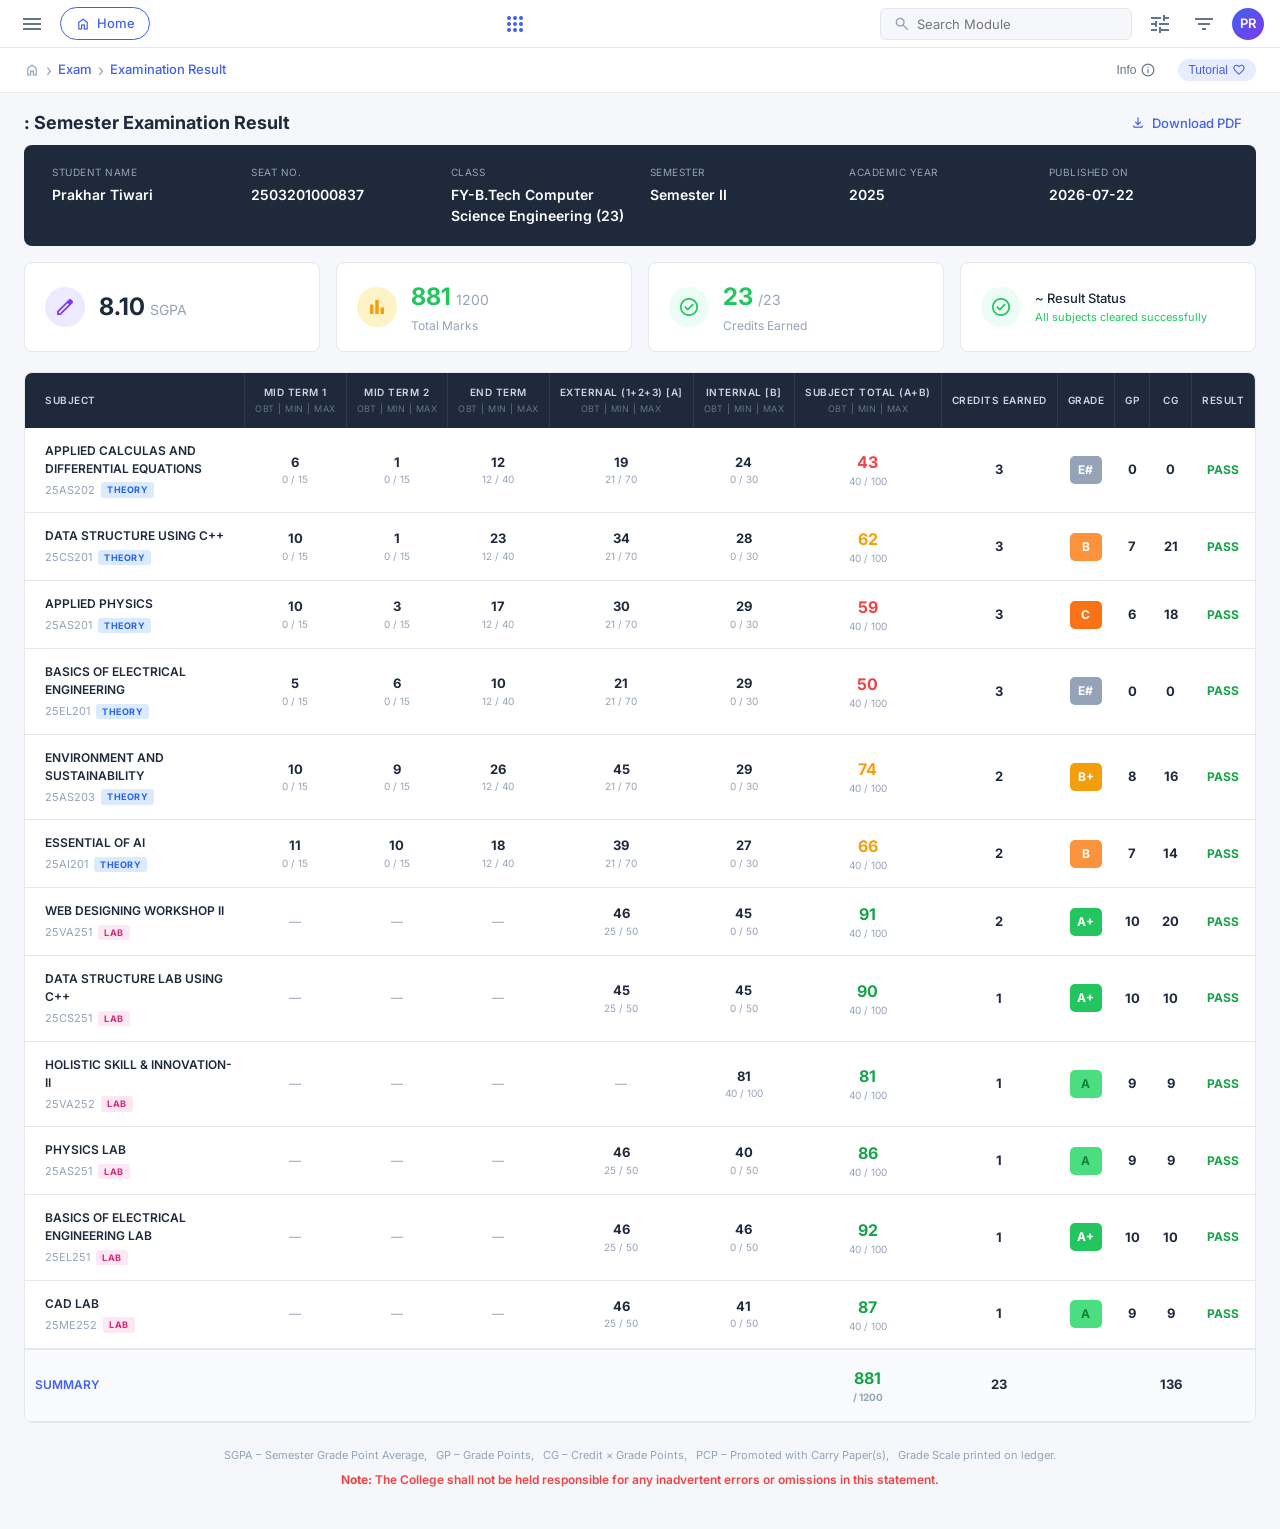
==== result.html @ 2b921054 "Initial commit - College Site Replica (Prank & Educational Project)" ====
<!doctype html>
<html lang="en">
  <head>
    <meta charset="UTF-8" />
    <meta name="viewport" content="width=device-width, initial-scale=1.0" />
    <meta
      name="description"
      content="Semester Examination Result - Detailed subject-wise marks, grades, and SGPA."
    />
    <title>Semester Examination Result</title>
    <link rel="stylesheet" href="style.css" />
    <link
      rel="stylesheet"
      href="https://fonts.googleapis.com/css2?family=Material+Symbols+Outlined:opsz,wght,FILL,GRAD@20..48,100..700,0..1,-50..200"
    />
  </head>
  <body>
    <!-- ===== NAVBAR ===== -->
    <nav class="navbar">
      <div class="navbar-left">
        <button class="hamburger" title="Menu">
          <span class="material-symbols-outlined">menu</span>
        </button>
        <a href="index.html" class="home-btn">
          <span class="material-symbols-outlined">home</span>
          Home
        </a>
      </div>
      <div class="navbar-center">
        <button class="grid-icon" title="Apps">
          <span class="material-symbols-outlined">apps</span>
        </button>
      </div>
      <div class="navbar-right">
        <div class="search-box">
          <span class="material-symbols-outlined">search</span>
          <input type="text" placeholder="Search Module" />
        </div>
        <button class="nav-icon-btn" title="Settings">
          <span class="material-symbols-outlined">tune</span>
        </button>
        <button class="nav-icon-btn" title="Notifications">
          <span class="material-symbols-outlined">filter_list</span>
        </button>
        <div class="avatar" title="Profile">PR</div>
      </div>
    </nav>

    <!-- ===== BREADCRUMB ===== -->
    <div class="breadcrumb-bar">
      <div class="breadcrumb">
        <span class="material-symbols-outlined">home</span>
        <span class="sep">›</span>
        <a href="index.html">Exam</a>
        <span class="sep">›</span>
        <a href="#">Examination Result</a>
      </div>
      <div class="breadcrumb-actions">
        <button class="info-btn">
          Info
          <span class="material-symbols-outlined">info</span>
        </button>
        <button class="tutorial-btn">
          Tutorial
          <span class="material-symbols-outlined">favorite</span>
        </button>
      </div>
    </div>

    <!-- ===== PAGE HEADER ===== -->
    <div class="result-page-header">
      <div class="page-header-row">
        <h1>: Semester Examination Result</h1>
        <button class="download-btn" onclick="window.print()">
          <span class="material-symbols-outlined">download</span>
          Download PDF
        </button>
      </div>
    </div>

    <!-- ===== STUDENT INFO BAR ===== -->
    <div class="student-info-bar">
      <div class="student-info-item">
        <div class="label">Student Name</div>
        <div class="value">Prakhar Tiwari</div>
      </div>
      <div class="student-info-item">
        <div class="label">Seat No.</div>
        <div class="value">2503201000837</div>
      </div>
      <div class="student-info-item">
        <div class="label">Class</div>
        <div class="value">FY-B.Tech Computer Science Engineering (23)</div>
      </div>
      <div class="student-info-item">
        <div class="label">Semester</div>
        <div class="value" id="resultSemester">Semester II</div>
      </div>
      <div class="student-info-item">
        <div class="label">Academic Year</div>
        <div class="value">2025</div>
      </div>
      <div class="student-info-item">
        <div class="label">Published On</div>
        <div class="value" id="resultPublishedOn">2026-07-22</div>
      </div>
    </div>

    <!-- ===== SUMMARY CARDS ===== -->
    <div class="summary-cards">
      <div class="summary-card">
        <div class="summary-icon sgpa">
          <span class="material-symbols-outlined">edit</span>
        </div>
        <div class="summary-content">
          <div class="big-number" id="summSGPA">8.10 <span class="small">SGPA</span></div>
        </div>
      </div>
      <div class="summary-card">
        <div class="summary-icon marks">
          <span class="material-symbols-outlined">bar_chart</span>
        </div>
        <div class="summary-content">
          <div class="big-number">
            <span style="color: #22c55e" id="summMarks">881</span>
            <span class="small" id="summMarksTotal">1200</span>
          </div>
          <div class="summary-label">Total Marks</div>
        </div>
      </div>
      <div class="summary-card">
        <div class="summary-icon credits">
          <span class="material-symbols-outlined">check_circle</span>
        </div>
        <div class="summary-content">
          <div class="big-number">
            <span style="color: #22c55e" id="summCredits">23</span>
            <span class="small" id="summCreditsTotal">/23</span>
          </div>
          <div class="summary-label">Credits Earned</div>
        </div>
      </div>
      <div class="summary-card">
        <div class="summary-icon status">
          <span class="material-symbols-outlined">check_circle</span>
        </div>
        <div class="summary-content">
          <div class="status-text">~ Result Status</div>
          <div class="status-sub">All subjects cleared successfully</div>
        </div>
      </div>
    </div>

    <!-- ===== MARKS TABLE ===== -->
    <div class="marks-table-wrapper">
      <table class="marks-table" id="marksTable">
        <thead>
          <tr>
            <th>Subject</th>
            <th>Mid Term 1<span class="sub-header">OBT | MIN | MAX</span></th>
            <th>Mid Term 2<span class="sub-header">OBT | MIN | MAX</span></th>
            <th>End Term<span class="sub-header">OBT | MIN | MAX</span></th>
            <th>
              External (1+2+3) [A]<span class="sub-header"
                >OBT | MIN | MAX</span
              >
            </th>
            <th>Internal [B]<span class="sub-header">OBT | MIN | MAX</span></th>
            <th>
              Subject Total (A+B)<span class="sub-header">OBT | MIN | MAX</span>
            </th>
            <th>Credits Earned</th>
            <th>Grade</th>
            <th>GP</th>
            <th>CG</th>
            <th>Result</th>
          </tr>
        </thead>
        <tbody id="marksBody">
          <!-- Rows populated by JavaScript -->
        </tbody>
      </table>
    </div>

    <!-- ===== FOOTER ===== -->
    <div class="result-footer">
      <p class="legend">
        SGPA – Semester Grade Point Average, &nbsp; GP – Grade Points, &nbsp; CG
        – Credit × Grade Points, &nbsp; PCP – Promoted with Carry Paper(s),
        &nbsp; Grade Scale printed on ledger.
      </p>
      <p class="disclaimer">
        <strong>Note:</strong> The College shall not be held responsible for any
        inadvertent errors or omissions in this statement.
      </p>
    </div>

    <script src="app.js"></script>
    <script>
      // Load result data on page load
      document.addEventListener("DOMContentLoaded", () => {
        renderResultPage();
      });
    </script>
  </body>
</html>
---- style.css ----
/* ========== RESET & BASE ========== */
@import url('https://fonts.googleapis.com/css2?family=Inter:wght@300;400;500;600;700&family=Material+Symbols+Outlined:opsz,wght,FILL,GRAD@20..48,100..700,0..1,-50..200&display=swap');

*, *::before, *::after {
  box-sizing: border-box;
  margin: 0;
  padding: 0;
}

:root {
  --primary: #4361ee;
  --primary-light: #e8ecff;
  --primary-dark: #2d3ebd;
  --success: #22c55e;
  --success-bg: #ecfdf5;
  --warning: #f59e0b;
  --danger: #ef4444;
  --bg: #f5f7fb;
  --white: #ffffff;
  --card-border: #e5e7eb;
  --text-primary: #1e293b;
  --text-secondary: #64748b;
  --text-muted: #94a3b8;
  --header-dark: #1e293b;
  --radius: 8px;
  --shadow-sm: 0 1px 3px rgba(0,0,0,0.06);
  --shadow-md: 0 4px 12px rgba(0,0,0,0.08);
  --shadow-lg: 0 10px 30px rgba(0,0,0,0.12);
  --transition: all 0.2s ease;
}

body {
  font-family: 'Inter', -apple-system, BlinkMacSystemFont, sans-serif;
  background: var(--bg);
  color: var(--text-primary);
  font-size: 13px;
  line-height: 1.5;
  min-height: 100vh;
}

a {
  text-decoration: none;
  color: var(--primary);
}

/* ========== TOP NAVBAR ========== */
.navbar {
  display: flex;
  align-items: center;
  justify-content: space-between;
  background: var(--white);
  border-bottom: 1px solid var(--card-border);
  padding: 0 16px;
  height: 48px;
  position: sticky;
  top: 0;
  z-index: 100;
}

.navbar-left {
  display: flex;
  align-items: center;
  gap: 12px;
}

.hamburger {
  background: none;
  border: none;
  cursor: pointer;
  font-size: 20px;
  color: var(--text-secondary);
  display: flex;
  align-items: center;
  padding: 4px;
}

.home-btn {
  display: flex;
  align-items: center;
  gap: 6px;
  padding: 6px 14px;
  border: 1px solid var(--primary);
  border-radius: 20px;
  color: var(--primary);
  font-size: 13px;
  font-weight: 500;
  background: var(--white);
  cursor: pointer;
  transition: var(--transition);
}

.home-btn:hover {
  background: var(--primary-light);
}

.home-btn .material-symbols-outlined {
  font-size: 16px;
}

.navbar-center {
  display: flex;
  align-items: center;
}

.grid-icon {
  background: none;
  border: none;
  cursor: pointer;
  font-size: 22px;
  color: var(--primary);
  display: flex;
  align-items: center;
  padding: 4px;
}

.navbar-right {
  display: flex;
  align-items: center;
  gap: 12px;
}

.search-box {
  display: flex;
  align-items: center;
  background: var(--bg);
  border: 1px solid var(--card-border);
  border-radius: 6px;
  padding: 6px 12px;
  gap: 6px;
  min-width: 180px;
}

.search-box input {
  border: none;
  background: none;
  font-size: 13px;
  font-family: inherit;
  outline: none;
  color: var(--text-primary);
  width: 100%;
}

.search-box .material-symbols-outlined {
  font-size: 18px;
  color: var(--text-muted);
}

.nav-icon-btn {
  background: none;
  border: none;
  cursor: pointer;
  display: flex;
  align-items: center;
  padding: 4px;
  color: var(--text-secondary);
  font-size: 18px;
}

.avatar {
  width: 32px;
  height: 32px;
  border-radius: 50%;
  background: linear-gradient(135deg, var(--primary), #7c3aed);
  display: flex;
  align-items: center;
  justify-content: center;
  color: var(--white);
  font-size: 13px;
  font-weight: 600;
  cursor: pointer;
}

/* ========== BREADCRUMB ========== */
.breadcrumb-bar {
  display: flex;
  align-items: center;
  justify-content: space-between;
  padding: 10px 24px;
  background: var(--white);
  border-bottom: 1px solid var(--card-border);
}

.breadcrumb {
  display: flex;
  align-items: center;
  gap: 6px;
  font-size: 13px;
}

.breadcrumb a {
  color: var(--primary);
  font-weight: 500;
}

.breadcrumb .sep {
  color: var(--text-muted);
  font-size: 16px;
}

.breadcrumb .current {
  color: var(--text-secondary);
}

.breadcrumb .material-symbols-outlined {
  font-size: 16px;
  color: var(--text-muted);
}

.breadcrumb-actions {
  display: flex;
  align-items: center;
  gap: 12px;
}

.info-btn, .tutorial-btn {
  display: flex;
  align-items: center;
  gap: 4px;
  padding: 4px 10px;
  border-radius: 14px;
  font-size: 12px;
  font-weight: 500;
  cursor: pointer;
  border: none;
  background: none;
}

.info-btn {
  color: var(--text-secondary);
}

.info-btn .material-symbols-outlined {
  font-size: 16px;
}

.tutorial-btn {
  color: var(--primary);
  background: var(--primary-light);
}

.tutorial-btn .material-symbols-outlined {
  font-size: 14px;
}

/* ========== PAGE HEADER ========== */
.page-header {
  padding: 16px 24px 8px;
}

.page-header h1 {
  font-size: 18px;
  font-weight: 700;
  color: var(--text-primary);
  margin-bottom: 2px;
}

.page-header p {
  font-size: 12px;
  color: var(--text-muted);
}

.page-header-row {
  display: flex;
  align-items: flex-start;
  justify-content: space-between;
}

/* ========== TAB TOGGLE ========== */
.tab-toggle {
  display: flex;
  align-items: center;
  background: var(--bg);
  border-radius: 6px;
  overflow: hidden;
  border: 1px solid var(--card-border);
}

.tab-toggle button {
  padding: 6px 16px;
  font-size: 13px;
  font-family: inherit;
  font-weight: 500;
  border: none;
  background: none;
  cursor: pointer;
  color: var(--text-secondary);
  transition: var(--transition);
}

.tab-toggle button.active {
  background: var(--white);
  color: var(--text-primary);
  box-shadow: var(--shadow-sm);
}

/* ========== SEMESTER CARDS ========== */
.cards-container {
  display: flex;
  gap: 20px;
  padding: 20px 24px;
  flex-wrap: wrap;
}

.semester-card {
  background: var(--white);
  border: 1px solid var(--card-border);
  border-left: 4px solid var(--primary);
  border-radius: var(--radius);
  padding: 20px;
  flex: 1;
  min-width: 320px;
  max-width: 380px;
  position: relative;
  transition: var(--transition);
}

.semester-card:hover {
  box-shadow: var(--shadow-md);
}

.card-header {
  display: flex;
  justify-content: space-between;
  align-items: flex-start;
  margin-bottom: 12px;
}

.card-header h3 {
  font-size: 16px;
  font-weight: 700;
  color: var(--text-primary);
  margin-bottom: 2px;
}

.card-header .subtitle {
  font-size: 12px;
  color: var(--text-secondary);
}

.three-dot-btn {
  background: none;
  border: none;
  cursor: pointer;
  color: var(--text-muted);
  font-size: 20px;
  padding: 4px;
  border-radius: 50%;
  transition: var(--transition);
  display: flex;
  align-items: center;
}

.three-dot-btn:hover {
  background: var(--bg);
  color: var(--text-primary);
}

/* Tags row */
.tags-row {
  display: flex;
  align-items: center;
  gap: 10px;
  margin-bottom: 14px;
  flex-wrap: wrap;
}

.tag {
  display: inline-flex;
  align-items: center;
  gap: 4px;
  padding: 2px 8px;
  border-radius: 4px;
  font-size: 11px;
  font-weight: 500;
}

.tag-label {
  color: var(--text-muted);
  font-size: 11px;
}

.tag-completed {
  background: #ecfdf5;
  color: #16a34a;
  border: 1px solid #bbf7d0;
}

.tag-term {
  background: var(--bg);
  color: var(--text-secondary);
  border: 1px solid var(--card-border);
}

.tag-date {
  color: var(--text-secondary);
  font-size: 11px;
}

/* Info rows */
.info-row {
  display: flex;
  align-items: center;
  gap: 20px;
  margin-bottom: 8px;
  flex-wrap: wrap;
}

.info-item {
  display: flex;
  align-items: center;
  gap: 6px;
}

.info-item .label {
  font-size: 11px;
  color: var(--text-muted);
}

.info-item .value {
  font-size: 12px;
  font-weight: 600;
  color: var(--text-primary);
}

.info-item .value.primary {
  color: var(--primary);
}

/* Success banner */
.success-banner {
  display: flex;
  align-items: center;
  gap: 8px;
  background: linear-gradient(135deg, #ecfdf5, #d1fae5);
  padding: 10px 14px;
  border-radius: 6px;
  margin-top: 14px;
  font-size: 12px;
  font-weight: 500;
  color: #16a34a;
}

.success-banner .material-symbols-outlined {
  font-size: 18px;
}

/* ========== DROPDOWN MENU ========== */
.dropdown-menu {
  position: absolute;
  top: 40px;
  right: 10px;
  background: var(--white);
  border: 1px solid var(--card-border);
  border-radius: var(--radius);
  box-shadow: var(--shadow-lg);
  min-width: 200px;
  z-index: 50;
  display: none;
  overflow: hidden;
}

.dropdown-menu.show {
  display: block;
  animation: fadeIn 0.15s ease;
}

@keyframes fadeIn {
  from { opacity: 0; transform: translateY(-4px); }
  to { opacity: 1; transform: translateY(0); }
}

.dropdown-item {
  display: flex;
  align-items: center;
  gap: 10px;
  padding: 10px 16px;
  font-size: 13px;
  color: var(--text-primary);
  cursor: pointer;
  transition: var(--transition);
  border: none;
  background: none;
  width: 100%;
  text-align: left;
  font-family: inherit;
}

.dropdown-item:hover {
  background: var(--bg);
}

.dropdown-item .material-symbols-outlined {
  font-size: 18px;
  color: var(--text-secondary);
}

/* Sub-dropdown for exam results */
.sub-dropdown {
  position: relative;
  top: 0;
  left: 0;
  background: var(--white);
  border-top: 1px solid var(--card-border);
  min-width: 100%;
  z-index: 51;
  display: none;
  overflow: hidden;
}

.sub-dropdown.show {
  display: block;
  animation: fadeIn 0.15s ease;
}

.sub-dropdown-header {
  display: flex;
  align-items: center;
  gap: 8px;
  padding: 10px 16px;
  border-bottom: 1px solid var(--card-border);
  font-size: 13px;
  font-weight: 600;
  color: var(--primary);
  background: #f8fafc;
  cursor: pointer;
}

.sub-dropdown-header .material-symbols-outlined {
  font-size: 18px;
}

.sub-item {
  display: block;
  padding: 10px 16px;
  cursor: pointer;
  transition: var(--transition);
  border: none;
  background: none;
  width: 100%;
  text-align: left;
  font-family: inherit;
}

.sub-item:hover {
  background: var(--bg);
}

.sub-item .sub-title {
  font-size: 13px;
  font-weight: 500;
  color: var(--text-primary);
  margin-bottom: 2px;
}

.sub-item .sub-meta {
  font-size: 11px;
  color: var(--text-muted);
}

/* ========== RESULT PAGE ========== */
.result-page-header {
  padding: 16px 24px 8px;
}

.result-page-header h1 {
  font-size: 18px;
  font-weight: 700;
  color: var(--text-primary);
}

.result-page-header .download-btn {
  display: flex;
  align-items: center;
  gap: 6px;
  padding: 6px 14px;
  color: var(--primary);
  font-size: 13px;
  font-weight: 500;
  cursor: pointer;
  background: none;
  border: none;
  font-family: inherit;
}

.result-page-header .download-btn .material-symbols-outlined {
  font-size: 16px;
}

/* Student info bar */
.student-info-bar {
  background: var(--header-dark);
  color: var(--white);
  margin: 0 24px;
  border-radius: var(--radius);
  padding: 20px 28px;
  display: grid;
  grid-template-columns: repeat(auto-fit, minmax(140px, 1fr));
  gap: 20px;
  margin-bottom: 16px;
}

.student-info-item .label {
  font-size: 10px;
  text-transform: uppercase;
  letter-spacing: 0.5px;
  color: #94a3b8;
  margin-bottom: 4px;
}

.student-info-item .value {
  font-size: 14px;
  font-weight: 600;
  color: var(--white);
}

/* Summary cards */
.summary-cards {
  display: grid;
  grid-template-columns: repeat(4, 1fr);
  gap: 16px;
  margin: 0 24px 20px;
}

.summary-card {
  background: var(--white);
  border: 1px solid var(--card-border);
  border-radius: var(--radius);
  padding: 16px 20px;
  display: flex;
  align-items: center;
  gap: 14px;
}

.summary-icon {
  width: 40px;
  height: 40px;
  border-radius: 50%;
  display: flex;
  align-items: center;
  justify-content: center;
}

.summary-icon .material-symbols-outlined {
  font-size: 22px;
}

.summary-icon.sgpa {
  background: #ede9fe;
  color: #7c3aed;
}

.summary-icon.marks {
  background: #fef3c7;
  color: #f59e0b;
}

.summary-icon.credits {
  background: #ecfdf5;
  color: #22c55e;
}

.summary-icon.status {
  background: #ecfdf5;
  color: #22c55e;
}

.summary-content .big-number {
  font-size: 24px;
  font-weight: 700;
  color: var(--text-primary);
}

.summary-content .big-number .small {
  font-size: 14px;
  font-weight: 400;
  color: var(--text-muted);
}

.summary-content .summary-label {
  font-size: 12px;
  color: var(--text-muted);
  margin-top: 2px;
}

.summary-content .status-text {
  font-size: 13px;
  font-weight: 500;
  color: var(--text-primary);
}

.summary-content .status-sub {
  font-size: 11px;
  color: #22c55e;
}

/* ========== MARKS TABLE ========== */
.marks-table-wrapper {
  margin: 0 24px 24px;
  background: var(--white);
  border: 1px solid var(--card-border);
  border-radius: var(--radius);
  overflow-x: auto;
}

.marks-table {
  width: 100%;
  border-collapse: collapse;
  font-size: 12px;
}

.marks-table thead {
  background: var(--header-dark);
  color: #cbd5e1;
}

.marks-table thead th {
  padding: 12px 10px;
  font-weight: 600;
  text-transform: uppercase;
  font-size: 10px;
  letter-spacing: 0.5px;
  text-align: center;
  white-space: nowrap;
  border-right: 1px solid rgba(255,255,255,0.08);
}

.marks-table thead th:first-child {
  text-align: left;
  padding-left: 20px;
  min-width: 200px;
}

.marks-table thead th .sub-header {
  font-size: 9px;
  font-weight: 400;
  color: #64748b;
  text-transform: uppercase;
  display: block;
  margin-top: 2px;
}

.marks-table tbody tr {
  border-bottom: 1px solid var(--card-border);
  transition: var(--transition);
}

.marks-table tbody tr:hover {
  background: #f8fafc;
}

.marks-table tbody td {
  padding: 14px 10px;
  text-align: center;
  vertical-align: middle;
}

.marks-table tbody td:first-child {
  text-align: left;
  padding-left: 20px;
}

.subject-name {
  font-weight: 600;
  font-size: 12px;
  color: var(--text-primary);
  margin-bottom: 4px;
}

.subject-code {
  font-size: 11px;
  color: var(--text-muted);
  display: flex;
  align-items: center;
  gap: 6px;
}

.subject-type-badge {
  display: inline-block;
  padding: 1px 6px;
  border-radius: 3px;
  font-size: 9px;
  font-weight: 700;
  text-transform: uppercase;
  letter-spacing: 0.5px;
}

.badge-theory {
  background: #dbeafe;
  color: #2563eb;
}

.badge-lab {
  background: #fce7f3;
  color: #db2777;
}

.marks-obtained {
  font-weight: 700;
  font-size: 13px;
  color: var(--text-primary);
}

.marks-range {
  font-size: 10px;
  color: var(--text-muted);
  display: block;
}

.total-marks {
  font-weight: 700;
  font-size: 16px;
}

.total-marks.high { color: #16a34a; }
.total-marks.medium { color: #f59e0b; }
.total-marks.low { color: #ef4444; }

/* Grade badges */
.grade-badge {
  display: inline-flex;
  align-items: center;
  justify-content: center;
  width: 32px;
  height: 28px;
  border-radius: 5px;
  font-weight: 700;
  font-size: 12px;
  color: var(--white);
}

.grade-O { background: #16a34a; }
.grade-Aplus { background: #22c55e; }
.grade-A { background: #4ade80; color: #15803d; }
.grade-Bplus { background: #f59e0b; }
.grade-B { background: #fb923c; }
.grade-C { background: #f97316; }
.grade-D { background: #ef4444; }
.grade-E { background: #94a3b8; }
.grade-Eplus { background: #94a3b8; }

.result-pass {
  font-weight: 700;
  font-size: 12px;
  color: #16a34a;
}

.dash {
  color: var(--text-muted);
}

/* Summary row */
.marks-table tbody tr.summary-row {
  background: #f8fafc;
  border-top: 2px solid var(--card-border);
}

.marks-table tbody tr.summary-row td {
  font-weight: 700;
  font-size: 13px;
  padding: 16px 10px;
}

.summary-link {
  color: var(--primary);
  font-weight: 600;
  font-size: 12px;
  text-transform: uppercase;
  cursor: pointer;
}

/* Footer notes */
.result-footer {
  margin: 0 24px 40px;
  text-align: center;
}

.result-footer .legend {
  font-size: 11px;
  color: var(--text-muted);
  margin-bottom: 8px;
}

.result-footer .disclaimer {
  font-size: 12px;
  color: var(--danger);
  font-weight: 600;
}

/* ========== OVERLAY ========== */
.overlay {
  position: fixed;
  inset: 0;
  z-index: 40;
  display: none;
}

.overlay.show {
  display: block;
}

/* ========== ANNUAL VIEW ========== */
.annual-container {
  padding: 0 24px 24px;
}

.year-header {
  display: flex;
  align-items: flex-start;
  justify-content: space-between;
  padding: 20px 0 12px;
  border-bottom: 1px solid var(--card-border);
  margin-bottom: 16px;
}

.year-title {
  font-size: 20px;
  font-weight: 700;
  color: var(--text-primary);
  margin-bottom: 2px;
}

.year-subtitle {
  font-size: 12px;
  color: var(--text-secondary);
}

.year-seat {
  display: flex;
  align-items: center;
  gap: 8px;
  font-size: 12px;
  color: var(--text-secondary);
}

/* Annual Summary Bar */
.annual-summary-bar {
  background: var(--header-dark);
  color: var(--white);
  border-radius: var(--radius);
  padding: 20px 28px;
  display: grid;
  grid-template-columns: repeat(auto-fit, minmax(110px, 1fr));
  gap: 16px;
  margin-bottom: 20px;
}

.annual-summary-item .label {
  font-size: 9px;
  text-transform: uppercase;
  letter-spacing: 0.8px;
  color: #94a3b8;
  margin-bottom: 4px;
}

.annual-summary-item .value {
  font-size: 15px;
  font-weight: 700;
  color: var(--white);
}

/* Annual Semester Cards */
.annual-cards {
  display: grid;
  grid-template-columns: 1fr 1fr;
  gap: 20px;
}

.annual-sem-card {
  background: var(--white);
  border: 1px solid var(--card-border);
  border-left: 4px solid var(--primary);
  border-radius: var(--radius);
  padding: 20px;
  transition: var(--transition);
}

.annual-sem-card:hover {
  box-shadow: var(--shadow-md);
}

/* ========== RESPONSIVE ========== */
@media (max-width: 768px) {
  .cards-container {
    flex-direction: column;
  }

  .semester-card {
    max-width: 100%;
  }

  .summary-cards {
    grid-template-columns: 1fr 1fr;
  }

  .student-info-bar {
    grid-template-columns: 1fr 1fr;
  }

  .search-box {
    display: none;
  }

  .annual-cards {
    grid-template-columns: 1fr;
  }

  .annual-summary-bar {
    grid-template-columns: repeat(auto-fit, minmax(100px, 1fr));
  }
}

@media (max-width: 480px) {
  .summary-cards {
    grid-template-columns: 1fr;
  }

  .student-info-bar {
    grid-template-columns: 1fr;
  }
}
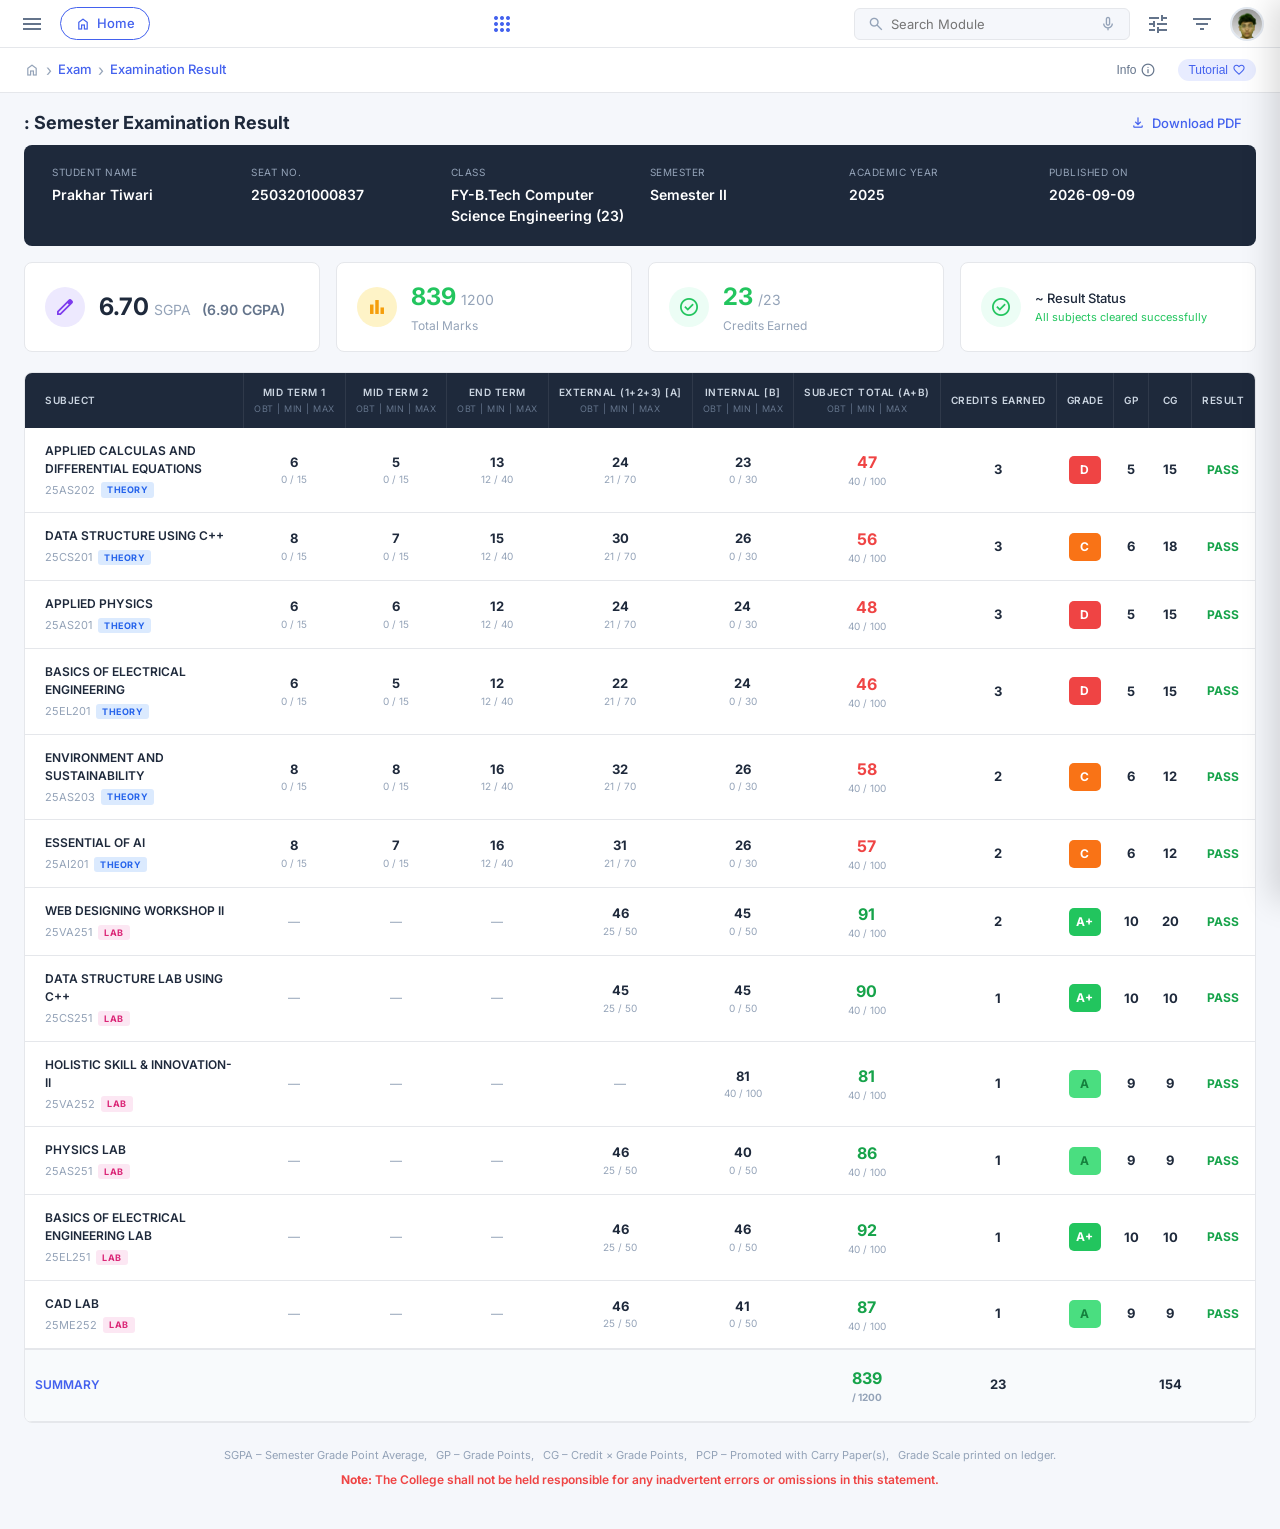
==== commit 399088a6: "work done by adding the sidebar" ====
--- a/result.html
+++ b/result.html
@@ -35,6 +35,7 @@
         <div class="search-box">
           <span class="material-symbols-outlined">search</span>
           <input type="text" placeholder="Search Module" />
+          <span class="material-symbols-outlined mic-icon" title="Voice Search">mic</span>
         </div>
         <button class="nav-icon-btn" title="Settings">
           <span class="material-symbols-outlined">tune</span>
@@ -42,7 +43,9 @@
         <button class="nav-icon-btn" title="Notifications">
           <span class="material-symbols-outlined">filter_list</span>
         </button>
-        <div class="avatar" title="Profile">PR</div>
+        <div class="avatar" id="userAvatarBtn" title="Prakhar Tiwari - User Profile" onclick="toggleProfileDrawer(event)">
+          <img src="profile.png" alt="Prakhar Tiwari" class="avatar-img" />
+        </div>
       </div>
     </nav>
 
@@ -102,7 +105,7 @@
       </div>
       <div class="student-info-item">
         <div class="label">Published On</div>
-        <div class="value" id="resultPublishedOn">2026-07-22</div>
+        <div class="value" id="resultPublishedOn">2026-09-09</div>
       </div>
     </div>
 
@@ -113,7 +116,7 @@
           <span class="material-symbols-outlined">edit</span>
         </div>
         <div class="summary-content">
-          <div class="big-number" id="summSGPA">8.10 <span class="small">SGPA</span></div>
+          <div class="big-number" id="summSGPA">6.70 <span class="small">SGPA</span></div>
         </div>
       </div>
       <div class="summary-card">
@@ -122,7 +125,7 @@
         </div>
         <div class="summary-content">
           <div class="big-number">
-            <span style="color: #22c55e" id="summMarks">881</span>
+            <span style="color: #22c55e" id="summMarks">839</span>
             <span class="small" id="summMarksTotal">1200</span>
           </div>
           <div class="summary-label">Total Marks</div>
@@ -195,6 +198,78 @@
       </p>
     </div>
 
+    <!-- Profile Sidepanel Drawer Backdrop -->
+    <div class="profile-drawer-backdrop" id="profileDrawerBackdrop" onclick="closeProfileDrawer()"></div>
+
+    <!-- Profile Sidepanel Drawer -->
+    <aside class="profile-drawer" id="profileDrawer" aria-label="User Profile">
+      <!-- Header -->
+      <div class="drawer-header">
+        <button class="drawer-close-btn" id="drawerCloseBtn" title="Close Profile" onclick="closeProfileDrawer()">
+          <span class="material-symbols-outlined">keyboard_double_arrow_right</span>
+        </button>
+        <h2 class="drawer-title">User Profile</h2>
+      </div>
+
+      <!-- Body -->
+      <div class="drawer-body">
+        <!-- Avatar & Name -->
+        <div class="drawer-avatar-wrap">
+          <div class="drawer-avatar-circle">
+            <img src="profile.png" alt="PRAKHAR TIWARI" class="drawer-avatar-img">
+          </div>
+          <h3 class="drawer-user-name">PRAKHAR TIWARI</h3>
+          <p class="drawer-sims-id">Sims Id: 843</p>
+        </div>
+
+        <!-- Info Details -->
+        <div class="drawer-info-list">
+          <div class="drawer-info-row">
+            <span class="drawer-info-label">System Profile:</span>
+            <span class="drawer-info-val">student</span>
+          </div>
+          <div class="drawer-info-row">
+            <span class="drawer-info-label">Business Profile:</span>
+            <span class="drawer-info-val">Student</span>
+          </div>
+          <div class="drawer-info-row">
+            <span class="drawer-info-label">Institute:</span>
+            <span class="drawer-info-val">ABES</span>
+          </div>
+          <div class="drawer-info-row">
+            <span class="drawer-info-label">Class Name:</span>
+            <span class="drawer-info-val">FY-B.Tech CSE23</span>
+          </div>
+          <div class="drawer-info-row">
+            <span class="drawer-info-label">Year:</span>
+            <span class="drawer-info-val">2025</span>
+          </div>
+          <div class="drawer-info-row">
+            <span class="drawer-info-label">Term:</span>
+            <span class="drawer-info-val">Term 1</span>
+          </div>
+        </div>
+
+        <!-- Action Cards -->
+        <div class="drawer-actions">
+          <button class="drawer-action-card" type="button" onclick="handleThemeCustomizer()">
+            <span class="drawer-action-text">Theme Customizer</span>
+            <span class="material-symbols-outlined drawer-action-icon theme-icon">palette</span>
+          </button>
+          <button class="drawer-action-card" type="button" onclick="handleChangePassword()">
+            <span class="drawer-action-text">Change Password</span>
+            <span class="material-symbols-outlined drawer-action-icon password-icon">lock</span>
+          </button>
+        </div>
+      </div>
+
+      <!-- Footer -->
+      <div class="drawer-footer">
+        <div class="drawer-version">v 19.0.343</div>
+        <button class="drawer-logout-btn" type="button" onclick="handleLogout()">Logout</button>
+      </div>
+    </aside>
+
     <script src="app.js"></script>
     <script>
       // Load result data on page load
--- a/style.css
+++ b/style.css
@@ -145,6 +145,18 @@
   color: var(--text-muted);
 }
 
+.search-box .mic-icon {
+  font-size: 18px;
+  color: var(--text-muted);
+  cursor: pointer;
+  margin-left: auto;
+  transition: color 0.15s ease;
+}
+
+.search-box .mic-icon:hover {
+  color: var(--primary);
+}
+
 .nav-icon-btn {
   background: none;
   border: none;
@@ -154,20 +166,40 @@
   padding: 4px;
   color: var(--text-secondary);
   font-size: 18px;
+  transition: color 0.15s ease;
+}
+
+.nav-icon-btn:hover {
+  color: var(--primary);
 }
 
 .avatar {
-  width: 32px;
-  height: 32px;
+  width: 34px;
+  height: 34px;
   border-radius: 50%;
-  background: linear-gradient(135deg, var(--primary), #7c3aed);
+  overflow: hidden;
   display: flex;
   align-items: center;
   justify-content: center;
-  color: var(--white);
-  font-size: 13px;
-  font-weight: 600;
-  cursor: pointer;
+  cursor: pointer;
+  border: 2px solid #e2e8f0;
+  background: #f1f5f9;
+  transition: transform 0.2s ease, border-color 0.2s ease, box-shadow 0.2s ease;
+  flex-shrink: 0;
+}
+
+.avatar:hover {
+  transform: scale(1.08);
+  border-color: var(--primary);
+  box-shadow: 0 0 0 3px rgba(67, 97, 238, 0.2);
+}
+
+.avatar-img {
+  width: 100%;
+  height: 100%;
+  object-fit: cover;
+  object-position: center top;
+  display: block;
 }
 
 /* ========== BREADCRUMB ========== */
@@ -1018,3 +1050,277 @@
     grid-template-columns: 1fr;
   }
 }
+
+/* ========== PROFILE SIDEPANEL DRAWER ========== */
+.profile-drawer-backdrop {
+  position: fixed;
+  inset: 0;
+  background: rgba(15, 23, 42, 0.45);
+  backdrop-filter: blur(2px);
+  -webkit-backdrop-filter: blur(2px);
+  z-index: 1000;
+  opacity: 0;
+  visibility: hidden;
+  transition: opacity 0.28s cubic-bezier(0.4, 0, 0.2, 1), visibility 0.28s ease;
+}
+
+.profile-drawer-backdrop.open {
+  opacity: 1;
+  visibility: visible;
+}
+
+.profile-drawer {
+  position: fixed;
+  top: 0;
+  right: 0;
+  width: 360px;
+  max-width: 90vw;
+  height: 100vh;
+  background: var(--white);
+  z-index: 1001;
+  box-shadow: -8px 0 30px rgba(0, 0, 0, 0.15);
+  display: flex;
+  flex-direction: column;
+  transform: translateX(100%);
+  transition: transform 0.3s cubic-bezier(0.16, 1, 0.3, 1);
+  overflow-y: auto;
+}
+
+.profile-drawer.open {
+  transform: translateX(0);
+}
+
+/* Drawer Header */
+.drawer-header {
+  display: flex;
+  align-items: center;
+  padding: 18px 20px 14px;
+  position: relative;
+  background: var(--white);
+}
+
+.drawer-close-btn {
+  background: none;
+  border: none;
+  cursor: pointer;
+  padding: 4px;
+  display: flex;
+  align-items: center;
+  justify-content: center;
+  color: #1e293b;
+  border-radius: 6px;
+  transition: background-color 0.15s ease, color 0.15s ease;
+}
+
+.drawer-close-btn:hover {
+  background: #f1f5f9;
+  color: var(--primary);
+}
+
+.drawer-close-btn .material-symbols-outlined {
+  font-size: 26px;
+  font-weight: 600;
+}
+
+.drawer-title {
+  flex: 1;
+  text-align: center;
+  font-size: 18px;
+  font-weight: 700;
+  color: #1e293b;
+  margin-right: 34px; /* Counter-balance the close button for true centering */
+  letter-spacing: -0.2px;
+}
+
+/* Drawer Body */
+.drawer-body {
+  padding: 10px 28px 20px;
+  flex: 1;
+  display: flex;
+  flex-direction: column;
+}
+
+/* Avatar Wrap */
+.drawer-avatar-wrap {
+  display: flex;
+  flex-direction: column;
+  align-items: center;
+  text-align: center;
+  margin-bottom: 24px;
+}
+
+.drawer-avatar-circle {
+  width: 90px;
+  height: 90px;
+  border-radius: 50%;
+  overflow: hidden;
+  box-shadow: 0 4px 12px rgba(0, 0, 0, 0.08);
+  border: 3px solid #ffffff;
+  background: #f1f5f9;
+}
+
+.drawer-avatar-circle img {
+  width: 100%;
+  height: 100%;
+  object-fit: cover;
+  object-position: center 20%;
+  display: block;
+}
+
+.drawer-user-name {
+  font-size: 16px;
+  font-weight: 700;
+  color: #1e293b;
+  margin-top: 14px;
+  letter-spacing: 0.5px;
+}
+
+.drawer-sims-id {
+  font-size: 13px;
+  color: #64748b;
+  margin-top: 4px;
+  font-weight: 500;
+}
+
+/* Info Details */
+.drawer-info-list {
+  display: flex;
+  flex-direction: column;
+  gap: 12px;
+  margin-bottom: 22px;
+}
+
+.drawer-info-row {
+  display: flex;
+  justify-content: space-between;
+  align-items: center;
+  font-size: 13.5px;
+  padding: 2px 0;
+}
+
+.drawer-info-label {
+  font-weight: 700;
+  color: #1e293b;
+}
+
+.drawer-info-val {
+  color: #334155;
+  font-weight: 400;
+  text-align: right;
+}
+
+/* Action Cards */
+.drawer-actions {
+  display: flex;
+  flex-direction: column;
+  gap: 10px;
+  margin-bottom: auto;
+}
+
+.drawer-action-card {
+  display: flex;
+  align-items: center;
+  justify-content: space-between;
+  padding: 11px 16px;
+  background: #ffffff;
+  border: 1px solid #e2e8f0;
+  border-radius: 8px;
+  cursor: pointer;
+  transition: all 0.2s ease;
+  font-family: inherit;
+  width: 100%;
+  text-align: left;
+}
+
+.drawer-action-card:hover {
+  background: #f8fafc;
+  border-color: #cbd5e1;
+  box-shadow: 0 2px 8px rgba(0, 0, 0, 0.04);
+}
+
+.drawer-action-text {
+  font-size: 13.5px;
+  font-weight: 500;
+  color: #1e293b;
+}
+
+.drawer-action-icon {
+  font-size: 20px;
+}
+
+.drawer-action-icon.theme-icon {
+  color: #9333ea;
+}
+
+.drawer-action-icon.password-icon {
+  color: #9333ea;
+}
+
+/* Drawer Footer */
+.drawer-footer {
+  padding: 16px 24px 20px;
+  border-top: 1px solid #e5e7eb;
+  display: flex;
+  flex-direction: column;
+  gap: 12px;
+  background: #ffffff;
+}
+
+.drawer-version {
+  text-align: right;
+  font-size: 12px;
+  color: #94a3b8;
+  font-weight: 400;
+}
+
+.drawer-logout-btn {
+  align-self: center;
+  background: #007bff;
+  color: #ffffff;
+  border: none;
+  border-radius: 6px;
+  padding: 8px 36px;
+  font-size: 14px;
+  font-weight: 600;
+  cursor: pointer;
+  transition: background-color 0.2s ease, transform 0.15s ease, box-shadow 0.2s ease;
+  font-family: inherit;
+}
+
+.drawer-logout-btn:hover {
+  background: #0069d9;
+  transform: translateY(-1px);
+  box-shadow: 0 4px 12px rgba(0, 123, 255, 0.3);
+}
+
+.drawer-logout-btn:active {
+  transform: translateY(0);
+}
+
+/* Simple toast notification */
+.toast-notice {
+  position: fixed;
+  bottom: 24px;
+  left: 50%;
+  transform: translateX(-50%) translateY(100px);
+  background: #1e293b;
+  color: #ffffff;
+  padding: 10px 20px;
+  border-radius: 8px;
+  font-size: 13px;
+  font-weight: 500;
+  box-shadow: 0 8px 24px rgba(0,0,0,0.2);
+  z-index: 2000;
+  opacity: 0;
+  transition: all 0.3s cubic-bezier(0.16, 1, 0.3, 1);
+  pointer-events: none;
+  display: flex;
+  align-items: center;
+  gap: 8px;
+}
+
+.toast-notice.show {
+  transform: translateX(-50%) translateY(0);
+  opacity: 1;
+}
+
